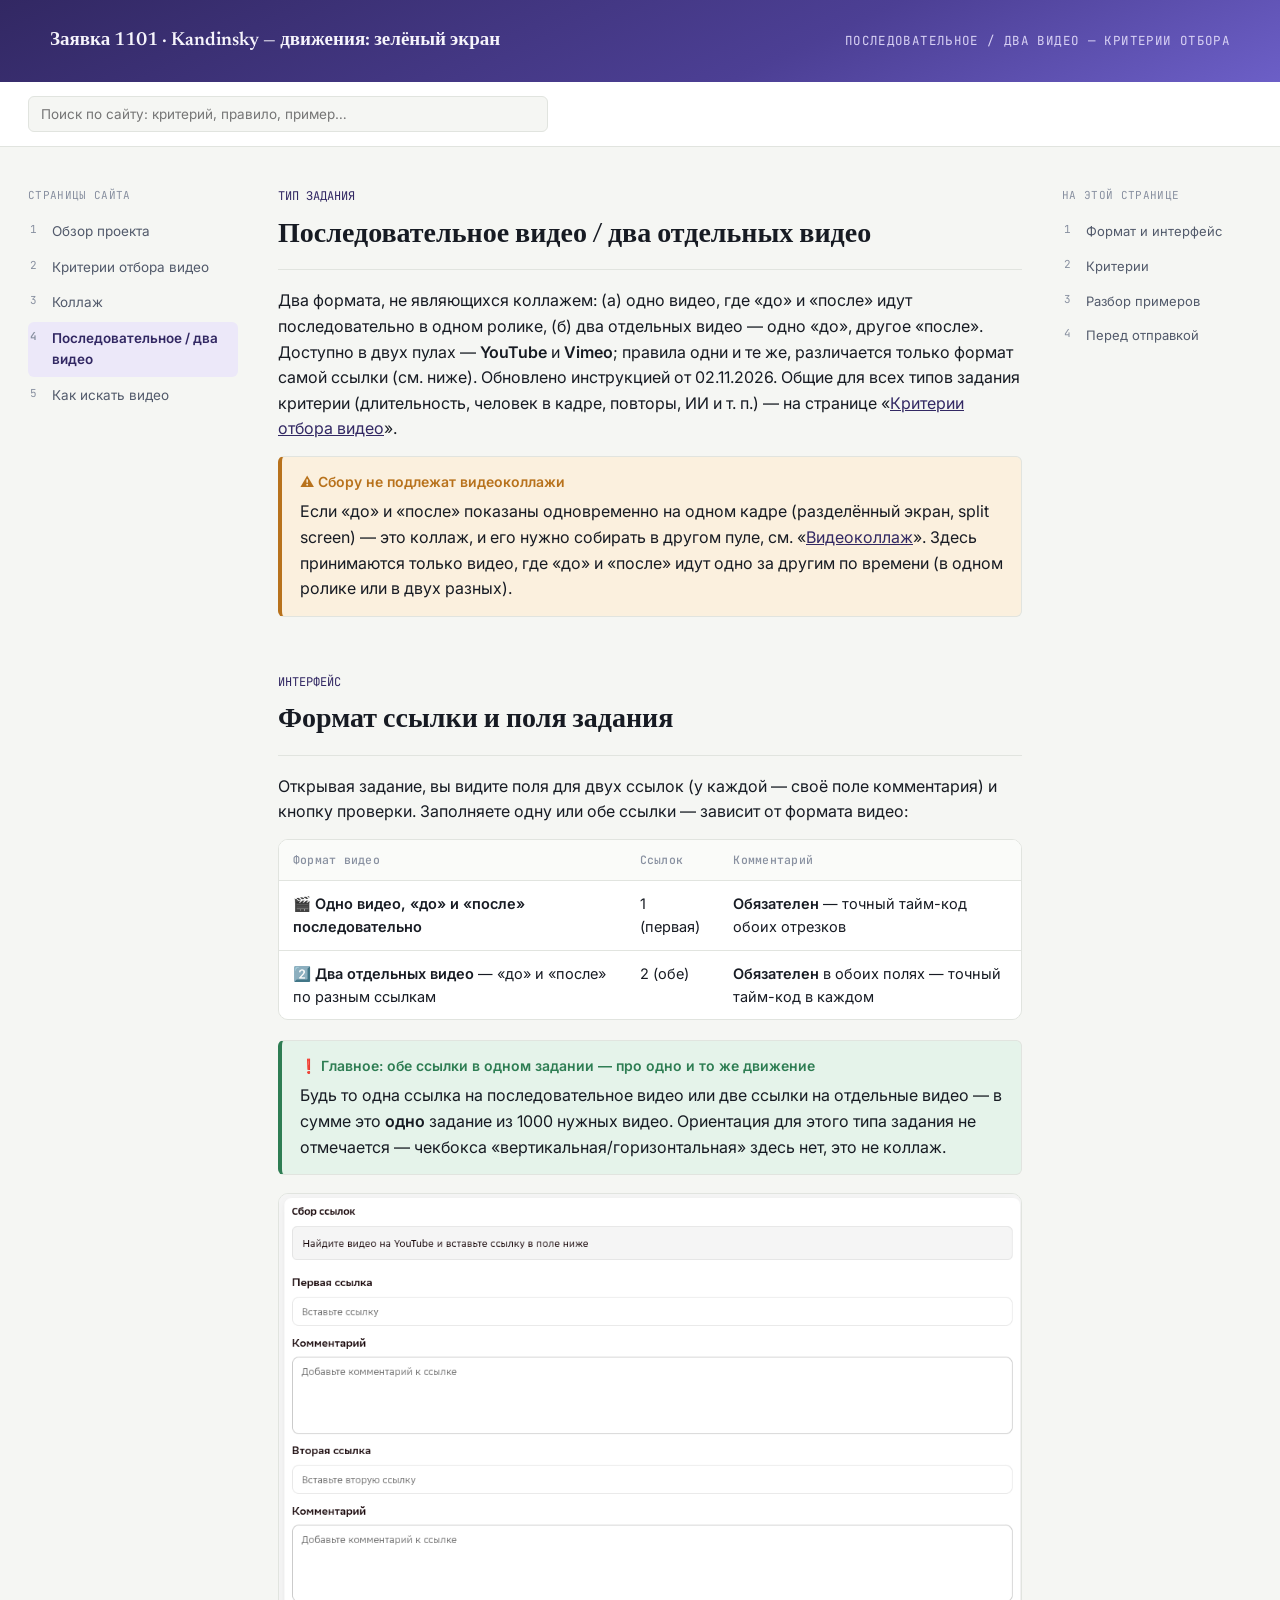
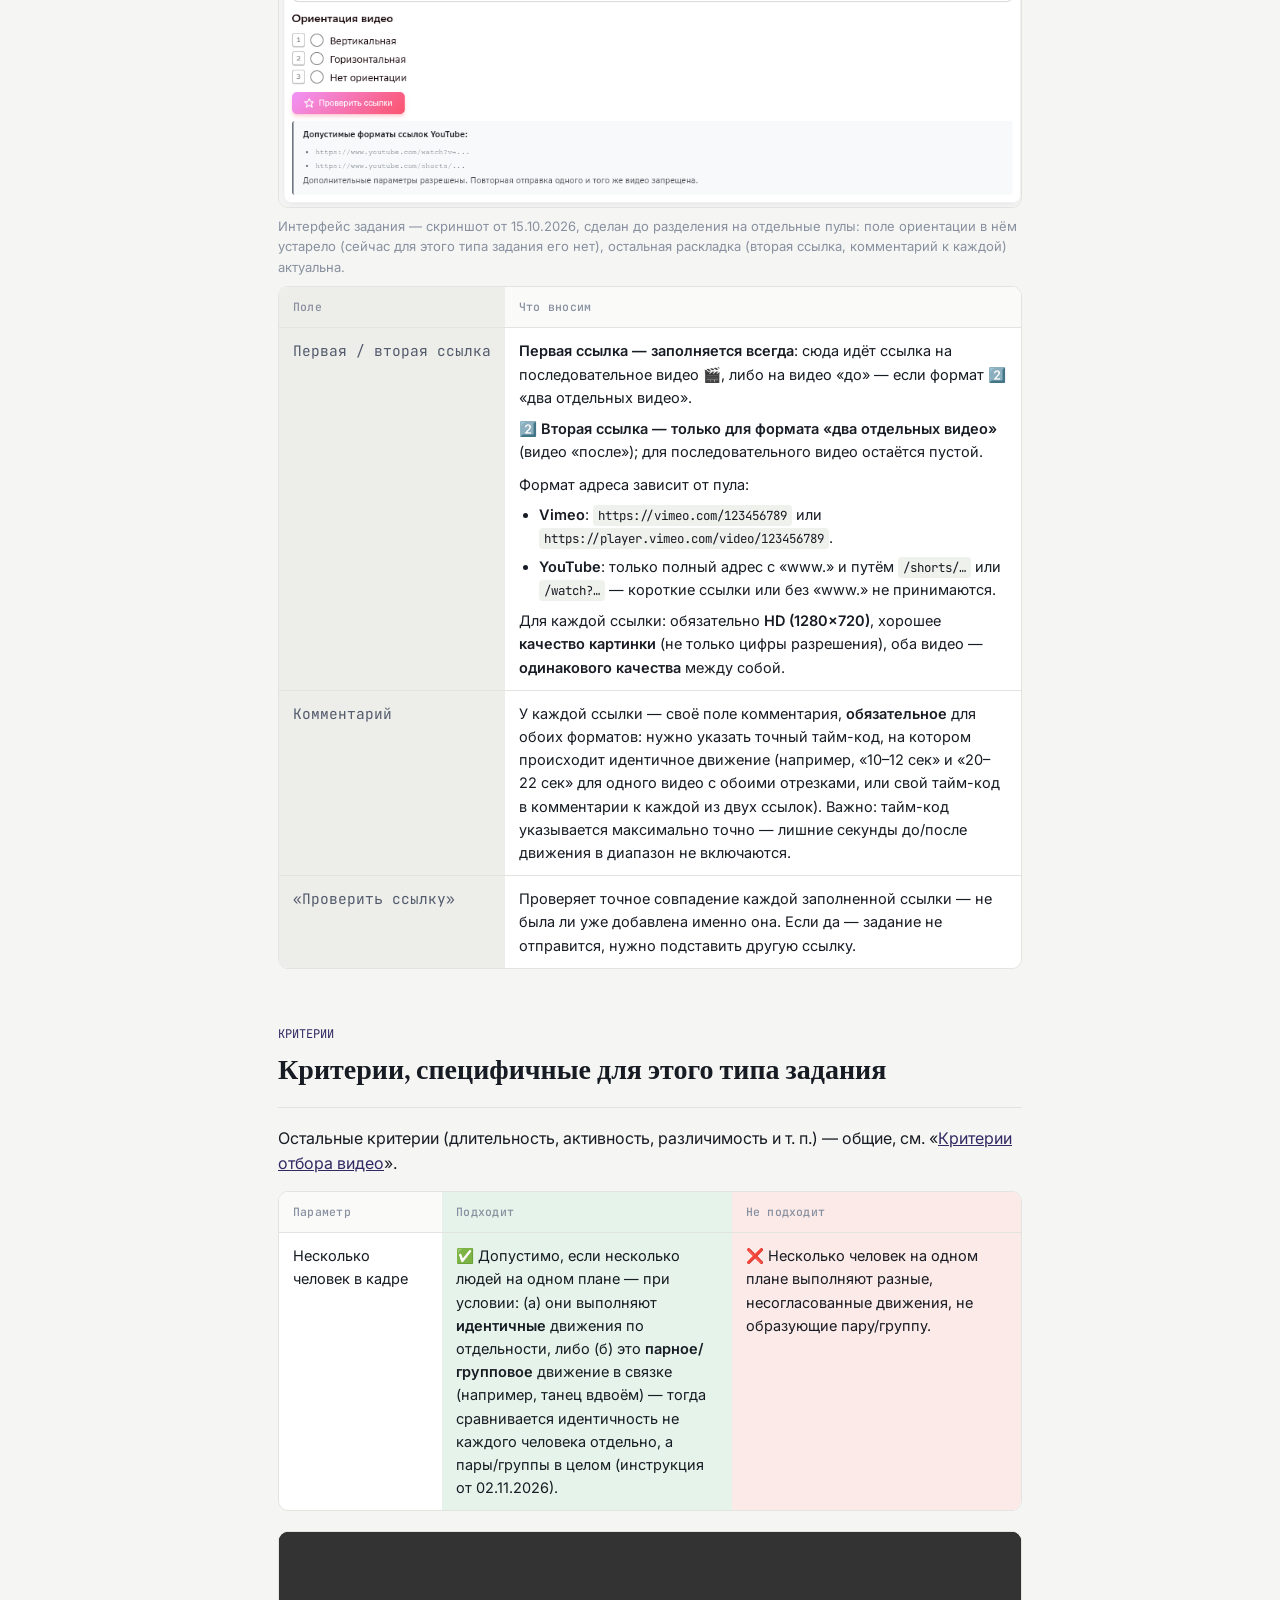
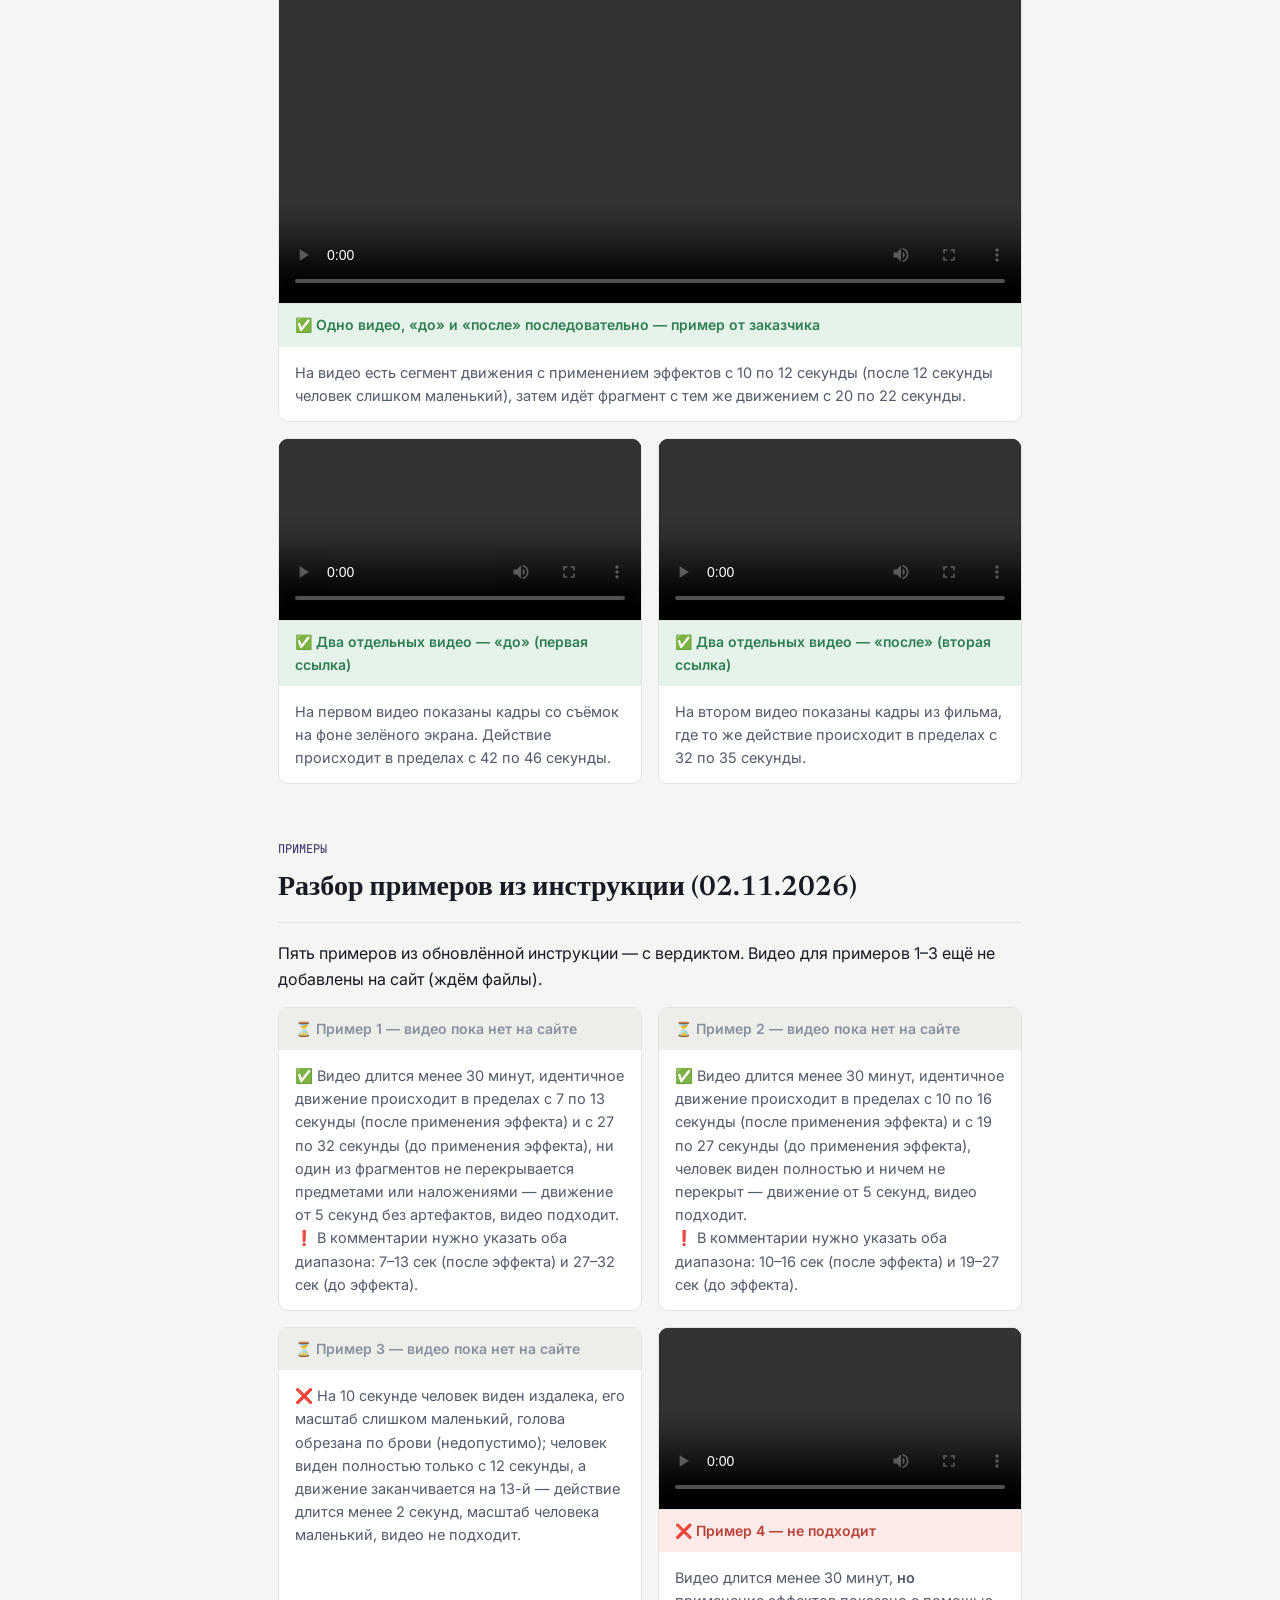
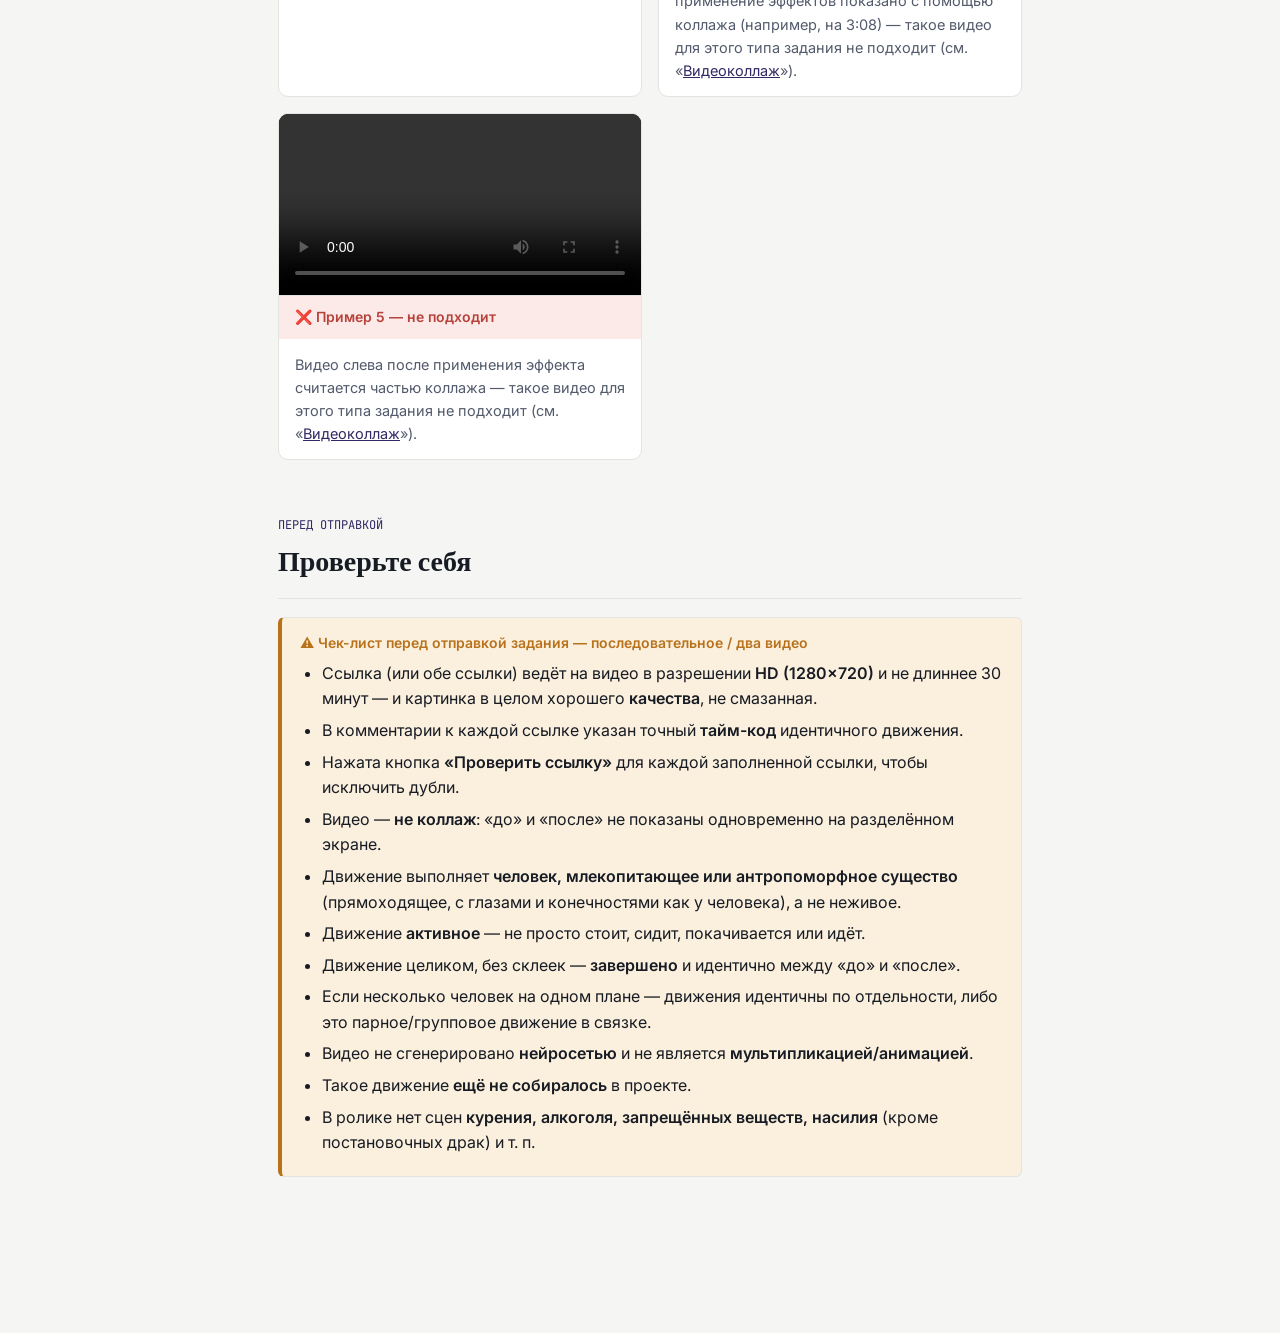
==== site/criteria-sequential.html @ d9ebbcd3 "Разделить сайт на 5 страниц по типу задания, добавить пул «последовательное/два видео» Инструкция от" ====
<!DOCTYPE html>
<html lang="ru">
<head>
<meta charset="UTF-8">
<meta name="viewport" content="width=device-width, initial-scale=1.0">
<title>Последовательное / два видео — критерии отбора · Заявка 1101</title>
<link rel="preconnect" href="https://fonts.googleapis.com">
<link href="https://fonts.googleapis.com/css2?family=Newsreader:ital,opsz,wght@0,6..72,400;0,6..72,500;0,6..72,600;0,6..72,700;1,6..72,500&family=Inter:wght@400;500;600;700&family=JetBrains+Mono:wght@500&display=swap" rel="stylesheet">
<link rel="stylesheet" href="assets/style.css">
</head>
<body>

<header class="page-header">
  <div class="page-header-inner">
    <a class="brand" href="overview.html">Заявка 1101 · Kandinsky — движения: зелёный экран</a>
    <span class="page-title">ПОСЛЕДОВАТЕЛЬНОЕ / ДВА ВИДЕО — КРИТЕРИИ ОТБОРА</span>
  </div>
</header>

<div class="search-bar">
  <div class="search-bar-inner">
    <input type="search" id="site-search-input" class="search-input" placeholder="Поиск по сайту: критерий, правило, пример…" autocomplete="off" aria-label="Поиск по сайту">
    <div id="site-search-results" class="search-results" role="listbox" hidden></div>
  </div>
</div>

<div class="layout">
  <nav class="toc site-nav" aria-label="Страницы сайта">
    <div class="toc-title">СТРАНИЦЫ САЙТА</div>
    <ol>
      <li><a href="overview.html">Обзор проекта</a></li>
      <li><a href="criteria.html">Критерии отбора видео</a></li>
      <li><a href="criteria-collage.html">Коллаж</a></li>
      <li><a href="criteria-sequential.html" class="active">Последовательное / два видео</a></li>
      <li><a href="search-tips.html">Как искать видео</a></li>
    </ol>
  </nav>

  <main>

    <section id="seq-intro">
      <p class="eyebrow">ТИП ЗАДАНИЯ</p>
      <h2>Последовательное видео / два отдельных видео</h2>
      <p>Два формата, не являющихся коллажем: (а) одно видео, где «до» и «после» идут последовательно в одном ролике, (б) два отдельных видео — одно «до», другое «после». Доступно в двух пулах — <strong>YouTube</strong> и <strong>Vimeo</strong>; правила одни и те же, различается только формат самой ссылки (см. ниже). Обновлено инструкцией от 02.11.2026. Общие для всех типов задания критерии (длительность, человек в кадре, повторы, ИИ и т. п.) — на странице «<a href="criteria.html#criteria">Критерии отбора видео</a>».</p>
      <div class="callout warn">
        <div class="callout-title">⚠ Сбору не подлежат видеоколлажи</div>
        <p style="margin-bottom:0;">Если «до» и «после» показаны одновременно на одном кадре (разделённый экран, split screen) — это коллаж, и его нужно собирать в другом пуле, см. «<a href="criteria-collage.html">Видеоколлаж</a>». Здесь принимаются только видео, где «до» и «после» идут одно за другим по времени (в одном ролике или в двух разных).</p>
      </div>
    </section>

    <section id="seq-format">
      <p class="eyebrow">ИНТЕРФЕЙС</p>
      <h2>Формат ссылки и поля задания</h2>
      <p>Открывая задание, вы видите поля для двух ссылок (у каждой — своё поле комментария) и кнопку проверки. Заполняете одну или обе ссылки — зависит от формата видео:</p>

      <div class="table-wrap" id="seq-formats">
        <table>
          <thead><tr><th>Формат видео</th><th>Ссылок</th><th>Комментарий</th></tr></thead>
          <tbody>
            <tr><td>🎬 <strong>Одно видео, «до» и «после» последовательно</strong></td><td>1 (первая)</td><td><strong>Обязателен</strong> — точный тайм-код обоих отрезков</td></tr>
            <tr><td>2️⃣ <strong>Два отдельных видео</strong> — «до» и «после» по разным ссылкам</td><td>2 (обе)</td><td><strong>Обязателен</strong> в обоих полях — точный тайм-код в каждом</td></tr>
          </tbody>
        </table>
      </div>

      <div class="callout ok">
        <div class="callout-title">❗ Главное: обе ссылки в одном задании — про одно и то же движение</div>
        <p style="margin-bottom:0;">Будь то одна ссылка на последовательное видео или две ссылки на отдельные видео — в сумме это <strong>одно</strong> задание из 1000 нужных видео. Ориентация для этого типа задания не отмечается — чекбокса «вертикальная/горизонтальная» здесь нет, это не коллаж.</p>
      </div>

      <figure class="zoom-wrap" style="margin:0 0 8px;">
        <img src="assets/interface-work.png" alt="Интерфейс рабочего задания: первая и вторая ссылка с комментариями, кнопка проверки">
        <figcaption class="quiet">Интерфейс задания — скриншот от 15.10.2026, сделан до разделения на отдельные пулы: поле ориентации в нём устарело (сейчас для этого типа задания его нет), остальная раскладка (вторая ссылка, комментарий к каждой) актуальна.</figcaption>
      </figure>

      <div class="table-wrap">
        <table>
          <thead><tr><th class="field">Поле</th><th>Что вносим</th></tr></thead>
          <tbody>
            <tr id="field-link-seq"><td class="num field">Первая / вторая ссылка</td><td>
              <p style="margin:0 0 8px;"><strong>Первая ссылка — заполняется всегда</strong>: сюда идёт ссылка на последовательное видео 🎬, либо на видео «до» — если формат 2️⃣ «два отдельных видео».</p>
              <p style="margin:0 0 10px;">2️⃣ <strong>Вторая ссылка — только для формата «два отдельных видео»</strong> (видео «после»); для последовательного видео остаётся пустой.</p>
              <p style="margin:0 0 6px;">Формат адреса зависит от пула:</p>
              <ul style="margin:0 0 8px; padding-left:20px;">
                <li><strong>Vimeo</strong>: <code>https://vimeo.com/123456789</code> или <code>https://player.vimeo.com/video/123456789</code>.</li>
                <li><strong>YouTube</strong>: только полный адрес с «www.» и путём <code>/shorts/…</code> или <code>/watch?…</code> — короткие ссылки или без «www.» не принимаются.</li>
              </ul>
              <p style="margin:0;">Для каждой ссылки: обязательно <strong>HD (1280×720)</strong>, хорошее <strong>качество картинки</strong> (не только цифры разрешения), оба видео — <strong>одинакового качества</strong> между собой.</p>
            </td></tr>
            <tr id="field-comment-seq"><td class="num field">Комментарий</td><td>У каждой ссылки — своё поле комментария, <strong>обязательное</strong> для обоих форматов: нужно указать точный тайм-код, на котором происходит идентичное движение (например, «10–12 сек» и «20–22 сек» для одного видео с обоими отрезками, или свой тайм-код в комментарии к каждой из двух ссылок). Важно: тайм-код указывается максимально точно — лишние секунды до/после движения в диапазон не включаются.</td></tr>
            <tr id="field-check-seq"><td class="num field">«Проверить ссылку»</td><td>Проверяет точное совпадение каждой заполненной ссылки — не была ли уже добавлена именно она. Если да — задание не отправится, нужно подставить другую ссылку.</td></tr>
          </tbody>
        </table>
      </div>
    </section>

    <section id="seq-criteria">
      <p class="eyebrow">КРИТЕРИИ</p>
      <h2>Критерии, специфичные для этого типа задания</h2>
      <p>Остальные критерии (длительность, активность, различимость и т. п.) — общие, см. «<a href="criteria.html#criteria">Критерии отбора видео</a>».</p>

      <div class="table-wrap fixed">
        <table>
          <colgroup><col style="width:22%"><col style="width:39%"><col style="width:39%"></colgroup>
          <thead><tr><th>Параметр</th><th class="za">Подходит</th><th class="protiv">Не подходит</th></tr></thead>
          <tbody>
            <tr id="crit-neskolko-chelovek-seq"><td>Несколько человек в кадре</td><td class="za">✅ Допустимо, если несколько людей на одном плане — при условии: (а) они выполняют <strong>идентичные</strong> движения по отдельности, либо (б) это <strong>парное/групповое</strong> движение в связке (например, танец вдвоём) — тогда сравнивается идентичность не каждого человека отдельно, а пары/группы в целом (инструкция от 02.11.2026).</td><td class="protiv">❌ Несколько человек на одном плане выполняют разные, несогласованные движения, не образующие пару/группу.</td></tr>
          </tbody>
        </table>
      </div>

      <div class="example-grid">
        <div class="example-card pass wide" style="margin-bottom:0;">
          <video class="media" controls preload="metadata" src="assets/format-sequential-video.mp4"></video>
          <div class="status">✅ Одно видео, «до» и «после» последовательно — пример от заказчика</div>
          <div class="body"><p>На видео есть сегмент движения с применением эффектов с 10 по 12 секунды (после 12 секунды человек слишком маленький), затем идёт фрагмент с тем же движением с 20 по 22 секунды.</p></div>
        </div>
        <div class="example-card pass" style="margin-bottom:0;">
          <video class="media" controls preload="metadata" src="assets/format-two-videos-before.mp4"></video>
          <div class="status">✅ Два отдельных видео — «до» (первая ссылка)</div>
          <div class="body"><p>На первом видео показаны кадры со съёмок на фоне зелёного экрана. Действие происходит в пределах с 42 по 46 секунды.</p></div>
        </div>
        <div class="example-card pass" style="margin-bottom:0;">
          <video class="media" controls preload="metadata" src="assets/format-two-videos-after.mp4"></video>
          <div class="status">✅ Два отдельных видео — «после» (вторая ссылка)</div>
          <div class="body"><p>На втором видео показаны кадры из фильма, где то же действие происходит в пределах с 32 по 35 секунды.</p></div>
        </div>
      </div>
    </section>

    <section id="examples">
      <p class="eyebrow">ПРИМЕРЫ</p>
      <h2>Разбор примеров из инструкции (02.11.2026)</h2>
      <p>Пять примеров из обновлённой инструкции — с вердиктом. Видео для примеров 1–3 ещё не добавлены на сайт (ждём файлы).</p>

      <div class="example-grid">
        <div class="example-card pending" style="margin-bottom:0;">
          <div class="status">⏳ Пример 1 — видео пока нет на сайте</div>
          <div class="body"><p>✅ Видео длится менее 30 минут, идентичное движение происходит в пределах с 7 по 13 секунды (после применения эффекта) и с 27 по 32 секунды (до применения эффекта), ни один из фрагментов не перекрывается предметами или наложениями — движение от 5 секунд без артефактов, видео подходит.</p><p class="quiet">❗ В комментарии нужно указать оба диапазона: 7–13 сек (после эффекта) и 27–32 сек (до эффекта).</p></div>
        </div>
        <div class="example-card pending" style="margin-bottom:0;">
          <div class="status">⏳ Пример 2 — видео пока нет на сайте</div>
          <div class="body"><p>✅ Видео длится менее 30 минут, идентичное движение происходит в пределах с 10 по 16 секунды (после применения эффекта) и с 19 по 27 секунды (до применения эффекта), человек виден полностью и ничем не перекрыт — движение от 5 секунд, видео подходит.</p><p class="quiet">❗ В комментарии нужно указать оба диапазона: 10–16 сек (после эффекта) и 19–27 сек (до эффекта).</p></div>
        </div>
        <div class="example-card pending" style="margin-bottom:0;">
          <div class="status">⏳ Пример 3 — видео пока нет на сайте</div>
          <div class="body"><p>❌ На 10 секунде человек виден издалека, его масштаб слишком маленький, голова обрезана по брови (недопустимо); человек виден полностью только с 12 секунды, а движение заканчивается на 13-й — действие длится менее 2 секунд, масштаб человека маленький, видео не подходит.</p></div>
        </div>
        <div class="example-card fail" style="margin-bottom:0;">
          <video class="media" controls preload="metadata" src="assets/example-5-harry-potter-fail.mp4"></video>
          <div class="status">❌ Пример 4 — не подходит</div>
          <div class="body"><p>Видео длится менее 30 минут, <strong>но</strong> применение эффектов показано с помощью коллажа (например, на 3:08) — такое видео для этого типа задания не подходит (см. «<a href="criteria-collage.html">Видеоколлаж</a>»).</p></div>
        </div>
        <div class="example-card fail" style="margin-bottom:0;">
          <video class="media" controls preload="metadata" src="assets/example-6-avatar-behind-scenes-fail.mp4"></video>
          <div class="status">❌ Пример 5 — не подходит</div>
          <div class="body"><p>Видео слева после применения эффекта считается частью коллажа — такое видео для этого типа задания не подходит (см. «<a href="criteria-collage.html">Видеоколлаж</a>»).</p></div>
        </div>
      </div>
    </section>

    <section id="checklist">
      <p class="eyebrow">ПЕРЕД ОТПРАВКОЙ</p>
      <h2>Проверьте себя</h2>
      <div class="callout warn">
        <div class="callout-title">⚠ Чек-лист перед отправкой задания — последовательное / два видео</div>
        <ul style="margin-bottom:0;">
          <li>Ссылка (или обе ссылки) ведёт на видео в разрешении <strong>HD (1280×720)</strong> и не длиннее 30 минут — и картинка в целом хорошего <strong>качества</strong>, не смазанная.</li>
          <li>В комментарии к каждой ссылке указан точный <strong>тайм-код</strong> идентичного движения.</li>
          <li>Нажата кнопка <strong>«Проверить ссылку»</strong> для каждой заполненной ссылки, чтобы исключить дубли.</li>
          <li>Видео — <strong>не коллаж</strong>: «до» и «после» не показаны одновременно на разделённом экране.</li>
          <li>Движение выполняет <strong>человек, млекопитающее или антропоморфное существо</strong> (прямоходящее, с глазами и конечностями как у человека), а не неживое.</li>
          <li>Движение <strong>активное</strong> — не просто стоит, сидит, покачивается или идёт.</li>
          <li>Движение целиком, без склеек — <strong>завершено</strong> и идентично между «до» и «после».</li>
          <li>Если несколько человек на одном плане — движения идентичны по отдельности, либо это парное/групповое движение в связке.</li>
          <li>Видео не сгенерировано <strong>нейросетью</strong> и не является <strong>мультипликацией/анимацией</strong>.</li>
          <li>Такое движение <strong>ещё не собиралось</strong> в проекте.</li>
          <li>В ролике нет сцен <strong>курения, алкоголя, запрещённых веществ, насилия</strong> (кроме постановочных драк) и т. п.</li>
        </ul>
      </div>
    </section>

  </main>

  <nav class="toc page-nav" aria-label="На этой странице">
    <div class="toc-title">НА ЭТОЙ СТРАНИЦЕ</div>
    <ol>
      <li><a href="#seq-format">Формат и интерфейс</a></li>
      <li><a href="#seq-criteria">Критерии</a></li>
      <li><a href="#examples">Разбор примеров</a></li>
      <li><a href="#checklist">Перед отправкой</a></li>
    </ol>
  </nav>
</div>

<script src="assets/search-index.js"></script>
<script src="assets/search.js" defer></script>
</body>
</html>
---- site/assets/style.css ----
:root{
  --bg:#F5F6F3;
  --surface:#FFFFFF;
  --ink:#171B23;
  --ink-soft:#525A6B;
  --ink-faint:#8890A0;
  --line:#E1E4DF;
  --teal:#4C3F94;
  --teal-dark:#322863;
  --teal-soft:#ECE8F9;
  --amber:#B8721C;
  --amber-soft:#FBF0DE;
  --red:#B7423A;
  --red-soft:#FBEAE8;
  --ok:#2E7D53;
  --ok-soft:#E5F3EA;
  --radius-s:6px;
  --radius-m:10px;
  --serif:'Newsreader', Georgia, serif;
  --sans:'Inter', -apple-system, BlinkMacSystemFont, 'Segoe UI', sans-serif;
  --mono:'JetBrains Mono', ui-monospace, monospace;
}
*{box-sizing:border-box;}
html{scroll-behavior:smooth;}
body{
  margin:0;
  background:var(--bg);
  color:var(--ink);
  font-family:var(--sans);
  font-size:16px;
  line-height:1.6;
  -webkit-font-smoothing:antialiased;
}
a{color:var(--teal-dark);}
a:focus-visible, button:focus-visible, summary:focus-visible{outline:2px solid var(--teal); outline-offset:2px;}

/* ---------- HERO (только на overview.html) ---------- */
.hero{
  background:linear-gradient(155deg,var(--teal-dark) 0%, var(--teal) 62%, #6C5FC7 100%);
  color:#F5F3FB;
  padding:64px 28px 48px;
  position:relative;
  overflow:hidden;
}
.hero::after{
  content:"";
  position:absolute; inset:0;
  background-image:
    repeating-linear-gradient(90deg, rgba(255,255,255,.05) 0 1px, transparent 1px 64px),
    repeating-linear-gradient(0deg, rgba(255,255,255,.05) 0 1px, transparent 1px 64px);
  opacity:.5;
  pointer-events:none;
}
.hero-inner{max-width:920px; margin:0 auto; position:relative;}
.hero-kicker{
  font-family:var(--mono);
  font-size:12.5px;
  letter-spacing:.03em;
  color:#D9D2F5;
  margin:0 0 14px;
}
.hero h1{
  font-family:var(--serif);
  font-weight:600;
  font-size:clamp(30px, 4.4vw, 46px);
  line-height:1.12;
  margin:0 0 16px;
  max-width:22ch;
}
.hero p.lead{
  font-size:17px;
  max-width:62ch;
  color:#E7E3FA;
  margin:0 0 30px;
}
.hero-stats{
  display:grid;
  grid-template-columns:repeat(auto-fit,minmax(150px,1fr));
  gap:1px;
  background:rgba(255,255,255,.18);
  border:1px solid rgba(255,255,255,.22);
  border-radius:var(--radius-m);
  overflow:hidden;
  max-width:760px;
}
.hero-stat{
  background:rgba(50,40,99,.35);
  padding:16px 18px;
}
.hero-stat .n{font-family:var(--serif); font-size:26px; font-weight:600; display:block;}
.hero-stat .l{font-size:12.5px; color:#D9D2F5;}

/* ---------- PAGE HEADER (на всех остальных страницах) ---------- */
.page-header{
  background:linear-gradient(155deg,var(--teal-dark) 0%, var(--teal) 62%, #6C5FC7 100%);
  color:#F5F3FB;
  padding:26px 28px;
}
.page-header-inner{
  max-width:1180px; margin:0 auto;
  display:flex; align-items:center; justify-content:space-between; flex-wrap:wrap; gap:10px 24px;
}
.page-header .brand{
  color:#F5F3FB; text-decoration:none;
  font-family:var(--serif); font-weight:600; font-size:19px;
}
.page-header .brand:hover{text-decoration:underline;}
.page-header .page-title{
  font-family:var(--mono); font-size:12.5px; letter-spacing:.03em; color:#D9D2F5;
}

/* ---------- ПОИСК ПО САЙТУ ---------- */
.search-bar{
  background:var(--surface);
  border-bottom:1px solid var(--line);
  padding:14px 28px;
}
.search-bar-inner{
  max-width:1320px; margin:0 auto;
  position:relative;
}
.search-input{
  width:100%; max-width:520px;
  box-sizing:border-box;
  font-family:var(--sans);
  font-size:13.5px;
  padding:9px 12px;
  border:1px solid var(--line);
  border-radius:var(--radius-s);
  background:var(--bg);
  color:var(--ink);
}
.search-input:focus{
  outline:none;
  border-color:var(--teal);
  background:var(--surface);
}
.search-results{
  position:absolute;
  top:calc(100% + 6px);
  left:0;
  width:100%; max-width:520px;
  background:var(--surface);
  border:1px solid var(--line);
  border-radius:var(--radius-m);
  box-shadow:0 8px 24px rgba(23,27,35,.12);
  max-height:380px;
  overflow-y:auto;
  z-index:80;
}
.search-item{
  display:block;
  padding:9px 14px;
  text-decoration:none;
  color:var(--ink);
  border-bottom:1px solid var(--line);
}
.search-item:last-child{border-bottom:none;}
.search-item:hover, .search-item.active{background:var(--teal-soft);}
.search-item .t{display:block; font-size:13.5px; font-weight:500;}
.search-item .p{display:block; font-family:var(--mono); font-size:11px; color:var(--ink-faint); margin-top:2px;}
.search-empty{padding:12px 14px; font-size:13px; color:var(--ink-soft);}

/* ---------- LAYOUT (слева — страницы сайта, справа — разделы этой страницы) ---------- */
.layout{
  max-width:1320px;
  margin:0 auto;
  display:grid;
  grid-template-columns:210px minmax(0,1fr) 190px;
  gap:40px;
  padding:40px 28px 100px;
}
nav.toc{
  position:sticky;
  top:24px;
  align-self:start;
  max-height:calc(100vh - 48px);
  overflow-y:auto;
  font-size:13.5px;
}
nav.toc.page-nav{font-size:13px;}
nav.toc .toc-title{
  font-family:var(--mono);
  font-size:11px;
  color:var(--ink-faint);
  letter-spacing:.03em;
  margin-bottom:10px;
}
nav.toc ol{list-style:none; margin:0; padding:0; counter-reset:toc;}
nav.toc li{counter-increment:toc; margin-bottom:2px;}
nav.toc a{
  display:block;
  text-decoration:none;
  color:var(--ink-soft);
  padding:6px 0 6px 22px;
  position:relative;
  border-left:2px solid transparent;
}
nav.toc a::before{
  content:counter(toc);
  position:absolute; left:0; top:6px;
  font-family:var(--mono);
  font-size:11px;
  color:var(--ink-faint);
  width:16px;
}
nav.toc a:hover{color:var(--teal-dark);}
nav.toc a.active{
  color:var(--teal-dark);
  font-weight:600;
  background:var(--teal-soft);
  border-radius:var(--radius-s);
}
nav.toc .toc-group{margin-top:14px; padding-top:10px; border-top:1px solid var(--line);}
nav.toc li > ol{margin:2px 0 6px;}
nav.toc li > ol a{font-size:12.5px; padding:4px 0 4px 34px;}
nav.toc li > ol a::before{content:"–"; left:20px; top:4px;}

main{min-width:0; max-width:760px;}
section{margin-bottom:56px; scroll-margin-top:20px;}
section > .eyebrow{
  font-family:var(--mono);
  font-size:12px;
  color:var(--teal-dark);
  margin:0 0 6px;
}
h2{
  font-family:var(--serif);
  font-weight:600;
  font-size:28px;
  margin:0 0 18px;
  padding-bottom:12px;
  border-bottom:1px solid var(--line);
}
h3{
  font-family:var(--serif);
  font-weight:600;
  font-size:19px;
  margin:28px 0 10px;
}
p{margin:0 0 14px; color:var(--ink);}
ul, ol{margin:0 0 16px; padding-left:22px;}
li{margin-bottom:6px;}
strong{font-weight:600;}
code{
  font-family:var(--mono);
  font-size:.86em;
  background:#EEF1EC;
  padding:2px 5px;
  border-radius:4px;
}

/* ---------- CALLOUTS ---------- */
.callout{
  border:1px solid var(--line);
  border-left-width:4px;
  border-radius:var(--radius-s);
  padding:14px 18px;
  margin:0 0 18px;
  background:var(--surface);
}
.callout .callout-title{
  font-weight:600;
  font-size:14px;
  display:flex;
  align-items:center;
  gap:8px;
  margin-bottom:6px;
}
.callout p:last-child{margin-bottom:0;}
.callout.info{border-left-color:var(--teal); }
.callout.info .callout-title{color:var(--teal-dark);}
.callout.warn{border-left-color:var(--amber); background:var(--amber-soft);}
.callout.warn .callout-title{color:var(--amber);}
.callout.danger{border-left-color:var(--red); background:var(--red-soft);}
.callout.danger .callout-title{color:var(--red);}
.callout.ok{border-left-color:var(--ok); background:var(--ok-soft);}
.callout.ok .callout-title{color:var(--ok);}
.callout .callout-title.hl, .callout.info .callout-title.hl{
  display:inline-flex;
  background:var(--teal);
  color:#fff;
  padding:5px 12px;
  border-radius:var(--radius-s);
  margin-bottom:10px;
}
.callout.quote{border-left-color:var(--ink-faint);}
.callout.quote .who{font-weight:600; color:var(--ink);}

/* ---------- TWO-COLUMN COMPARISON (например, два callout рядом: подходит / не подходит) ---------- */
.two-col{display:grid; grid-template-columns:1fr 1fr; gap:16px; margin:0 0 18px;}
.two-col > .callout{margin-bottom:0;}
@media (max-width:640px){.two-col{grid-template-columns:1fr;}}

/* ---------- NAME EXAMPLES CHIP ---------- */
.name-examples{
  display:block;
  background:var(--teal-soft);
  color:var(--teal-dark);
  border-radius:var(--radius-s);
  padding:10px 16px;
  font-size:14.5px;
  margin:0 0 14px;
}
.name-examples strong{color:var(--teal-dark);}
.name-examples em{font-style:italic;}

/* ---------- TABLES ---------- */
.table-wrap{overflow-x:auto; margin:0 0 20px; border:1px solid var(--line); border-radius:var(--radius-m);}
table{width:100%; border-collapse:collapse; background:var(--surface); font-size:14.5px;}
th, td{padding:11px 14px; text-align:left; border-bottom:1px solid var(--line); vertical-align:top;}
th{
  font-family:var(--mono);
  font-weight:500;
  font-size:11.5px;
  color:var(--ink-faint);
  background:#FAFBF9;
  letter-spacing:.02em;
}
tr:last-child td{border-bottom:none;}
td.num{font-family:var(--mono); color:var(--ink-soft); white-space:nowrap;}
th.za, td.za{background:var(--ok-soft);}
th.tagme, td.tagme{width:260px;}
td.tagme code{display:inline-block; word-break:break-all; overflow-wrap:anywhere;}
th.protiv, td.protiv{background:var(--red-soft);}
th.field, td.field{background:#EDEEEA;}
.table-split table, .table-wrap.fixed table{table-layout:fixed;}
.table-split > .table-wrap{margin-bottom:0;}
.table-split > .table-wrap:first-child{border-bottom-left-radius:0; border-bottom-right-radius:0;}
.table-split > .table-wrap:last-child{border-top-left-radius:0; border-top-right-radius:0; margin-bottom:20px;}
.table-split > .table-media{background:var(--surface); border-left:1px solid var(--line); border-right:1px solid var(--line); padding:16px 14px;}
tr[id]{scroll-margin-top:24px;}
h3[id]{scroll-margin-top:20px;}

/* ---------- VERDICT (за / против) ---------- */
.verdict{
  display:inline-flex; align-items:center; gap:6px;
  font-size:13px; font-weight:600; padding:3px 10px; border-radius:20px;
}
.verdict.za{background:var(--ok-soft); color:var(--ok);}
.verdict.protiv{background:var(--red-soft); color:var(--red);}

/* ---------- EXAMPLE CARDS ---------- */
.example-grid{display:grid; grid-template-columns:1fr 1fr; gap:16px; margin-bottom:18px;}
.example-grid.cols-3{grid-template-columns:1fr 1fr 1fr;}
@media (max-width:640px){.example-grid, .example-grid.cols-3{grid-template-columns:1fr;}}
@media (max-width:900px){.example-grid.cols-3{grid-template-columns:1fr 1fr;}}
.example-card{
  border:1px solid var(--line);
  border-radius:var(--radius-m);
  overflow:hidden;
  background:var(--surface);
}
.example-card .status{
  padding:10px 16px;
  font-weight:600;
  font-size:14px;
  display:flex; align-items:center; gap:8px;
}
.example-card.pass .status{background:var(--ok-soft); color:var(--ok);}
.example-card.fail .status{background:var(--red-soft); color:var(--red);}
.example-card.pending .status{background:#EDEEEA; color:var(--ink-faint);}
.example-card .body{padding:14px 16px;}
.example-card .body p{margin:0; font-size:14.5px; color:var(--ink-soft);}
.example-card .media{display:block; width:100%; border-bottom:1px solid var(--line); background:#000;}
.example-card video, .example-card img{display:block; width:100%; height:auto;}
.example-card video.portrait{width:auto; max-width:100%; max-height:460px; margin:0 auto; background:#000;}
.example-card.wide{grid-column:1 / -1;}
.media-pair{display:flex; flex-wrap:wrap; justify-content:center; align-items:flex-end; gap:12px; padding:12px; background:#000; border-bottom:1px solid var(--line);}
.media-pair figure{margin:0; max-width:100%;}
.media-pair video{display:block; width:auto; height:260px; max-width:100%; background:#000;}
.media-pair figcaption{color:#D5DAD8; font-size:12.5px; margin-top:6px; text-align:center;}
.example-card iframe.media{width:100%; aspect-ratio:16/9; border:0; background:#000;}
.example-card iframe.media.portrait{width:auto; height:460px; max-width:100%; aspect-ratio:9/16; margin:0 auto; display:block;}
.table-wrap.compact table{font-size:12.5px;}
.table-wrap.compact th, .table-wrap.compact td{padding:8px 10px;}

/* ---------- ZOOM ON HOVER ---------- */
.zoom-wrap{position:relative; overflow:visible;}
.zoom-wrap img{
  display:block; width:100%;
  border-radius:var(--radius-m); border:1px solid var(--line);
  background:var(--surface);
  transition:transform .2s ease, box-shadow .2s ease;
  transform-origin:center center;
  position:relative; z-index:1;
  cursor:zoom-in;
}
.zoom-wrap:hover img{
  transform:scale(1.9);
  z-index:5;
  box-shadow:0 16px 40px rgba(0,0,0,.28);
}
.zoom-wrap figcaption{margin-top:8px;}

/* ---------- FLOW STEPS ---------- */
.flow{
  display:flex; flex-wrap:wrap; gap:0;
  margin:0 0 20px;
  counter-reset:flow;
}
.flow-step{
  flex:1 1 150px;
  background:var(--surface);
  border:1px solid var(--line);
  padding:16px;
  position:relative;
  counter-increment:flow;
}
.flow-step:not(:last-child)::after{
  content:"→";
  position:absolute; right:-13px; top:50%; transform:translateY(-50%);
  color:var(--ink-faint); font-size:16px; z-index:2; background:var(--bg);
  width:24px; text-align:center;
}
@media (max-width:640px){
  .flow{flex-direction:column;}
  .flow-step:not(:last-child)::after{content:"↓"; right:auto; left:16px; top:auto; bottom:-13px; transform:none;}
}
.flow-step .num{
  font-family:var(--mono); font-size:11px; color:var(--teal-dark);
}
.flow-step .num::before{content:counter(flow) "  ";}
.flow-step h4{margin:6px 0 4px; font-size:14.5px; font-weight:600;}
.flow-step p{margin:0; font-size:13px; color:var(--ink-soft);}

/* ---------- FLOW: bidirectional variant (две равнозначные части, без счёта и без направления) ---------- */
.flow.bidirectional .flow-step{flex-basis:220px;}
.flow.bidirectional .flow-step .num::before{content:"";}
.flow.bidirectional .flow-step:not(:last-child)::after{content:"⇄"; font-size:18px;}
@media (max-width:640px){
  .flow.bidirectional .flow-step:not(:last-child)::after{content:"⇅";}
}

/* ---------- DETAILS / FAQ ---------- */
details{
  border:1px solid var(--line);
  border-radius:var(--radius-s);
  background:var(--surface);
  margin-bottom:10px;
  padding:0;
}
summary{
  cursor:pointer;
  padding:13px 16px;
  font-weight:600;
  font-size:14.5px;
  list-style:none;
  display:flex;
  justify-content:space-between;
  align-items:center;
  gap:10px;
}
summary::-webkit-details-marker{display:none;}
summary::after{content:"+"; font-size:18px; color:var(--ink-faint); font-weight:400;}
details[open] summary::after{content:"–";}
details .faq-body{padding:0 16px 16px; color:var(--ink-soft); font-size:14.5px;}
details .faq-body p:last-child{margin-bottom:0;}

/* ---------- MISC ---------- */
.divider{height:1px; background:var(--line); margin:40px 0;}
.person{font-weight:600; color:var(--ink);}
.quiet{color:var(--ink-faint); font-size:13px;}
.img-caption{font-family:var(--mono); font-size:13px; color:var(--ink-soft); margin:8px 0 0;}
.status-badge{display:inline-block; padding:2px 8px; border-radius:var(--radius-s); font-weight:600; margin-right:6px;}
.status-badge.pass{background:var(--ok-soft); color:var(--ok);}
.status-badge.fail{background:var(--red-soft); color:var(--red);}
footer{
  max-width:760px; margin:0 auto; padding:0 28px 60px 28px;
}
.top-link{font-size:12.5px; color:var(--ink-faint); text-decoration:none;}

@media (max-width:1000px){
  .layout{grid-template-columns:1fr; padding-top:24px;}
  nav.toc{position:relative; top:0; max-height:none; margin-bottom:8px; border:1px solid var(--line); border-radius:var(--radius-m); padding:14px 16px; background:var(--surface);}
  nav.toc.site-nav{order:1;}
  nav.toc.page-nav{order:2;}
  main{order:3;}
}
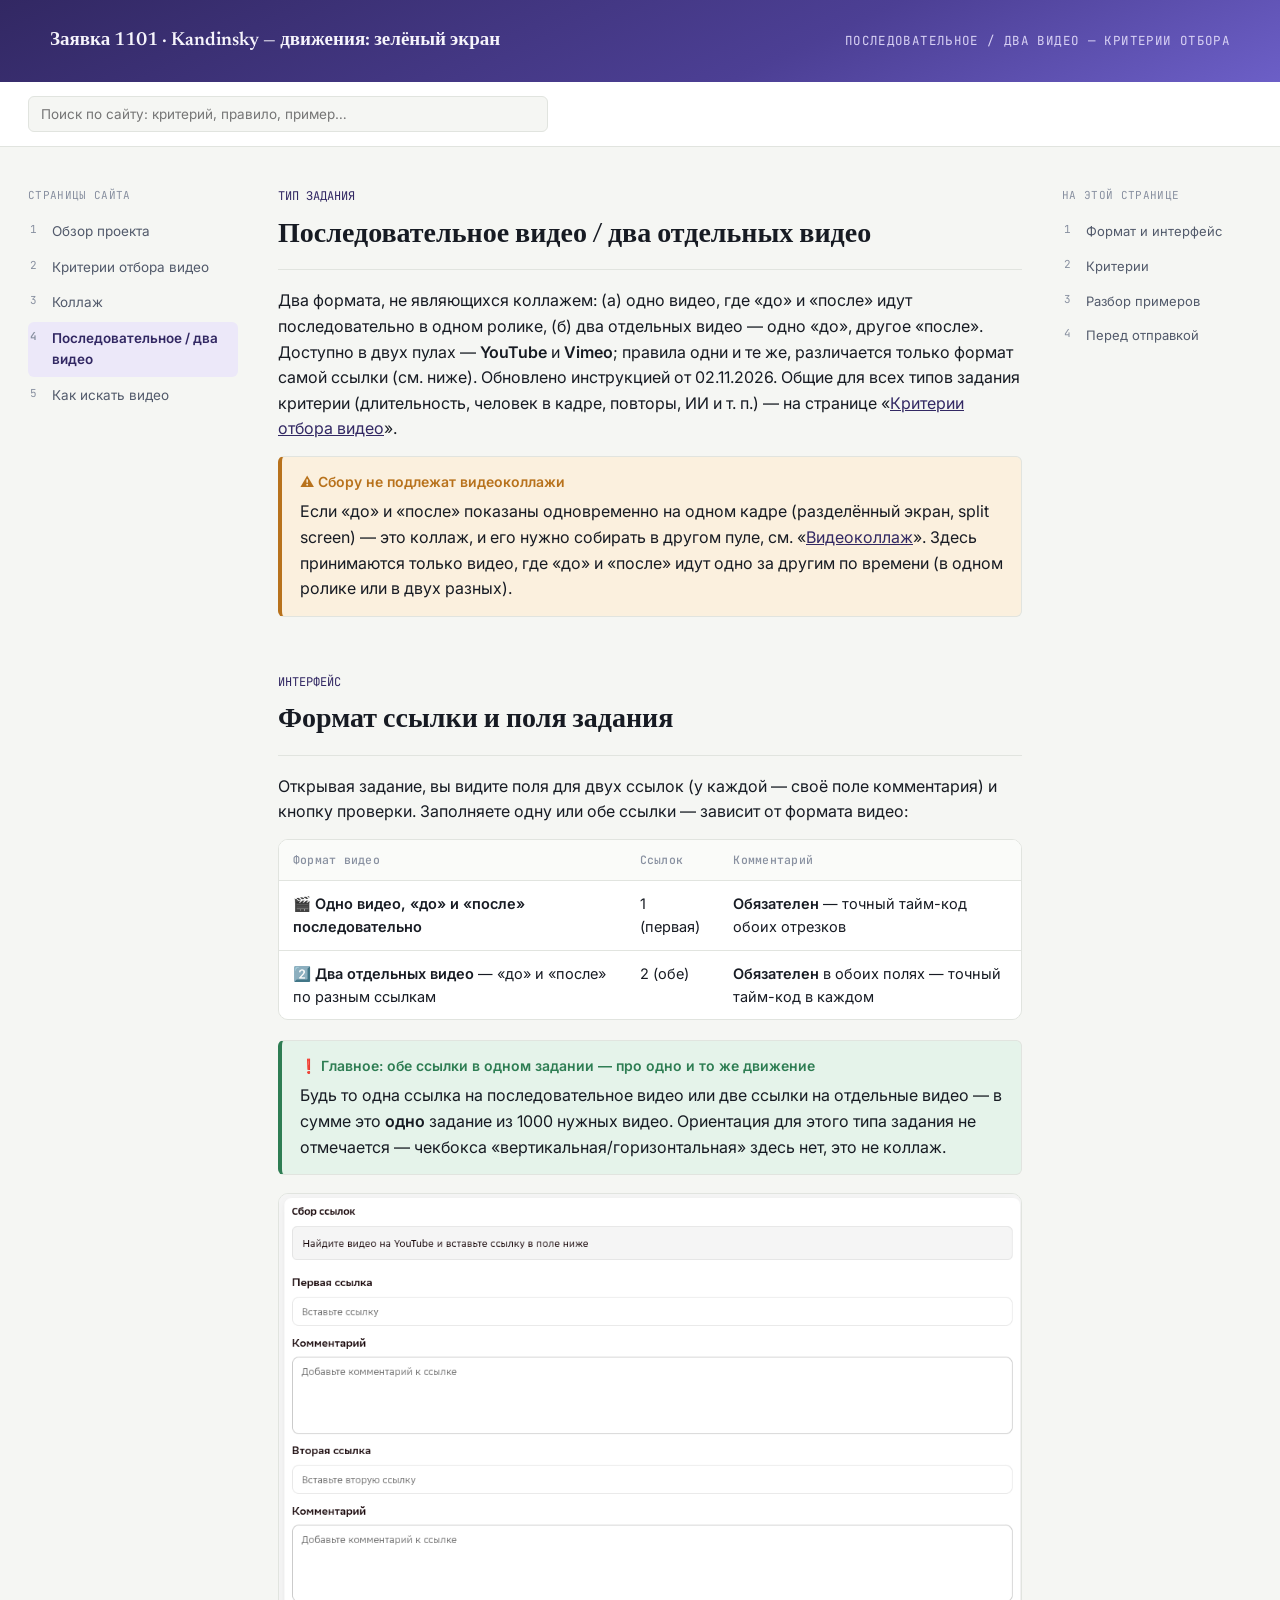
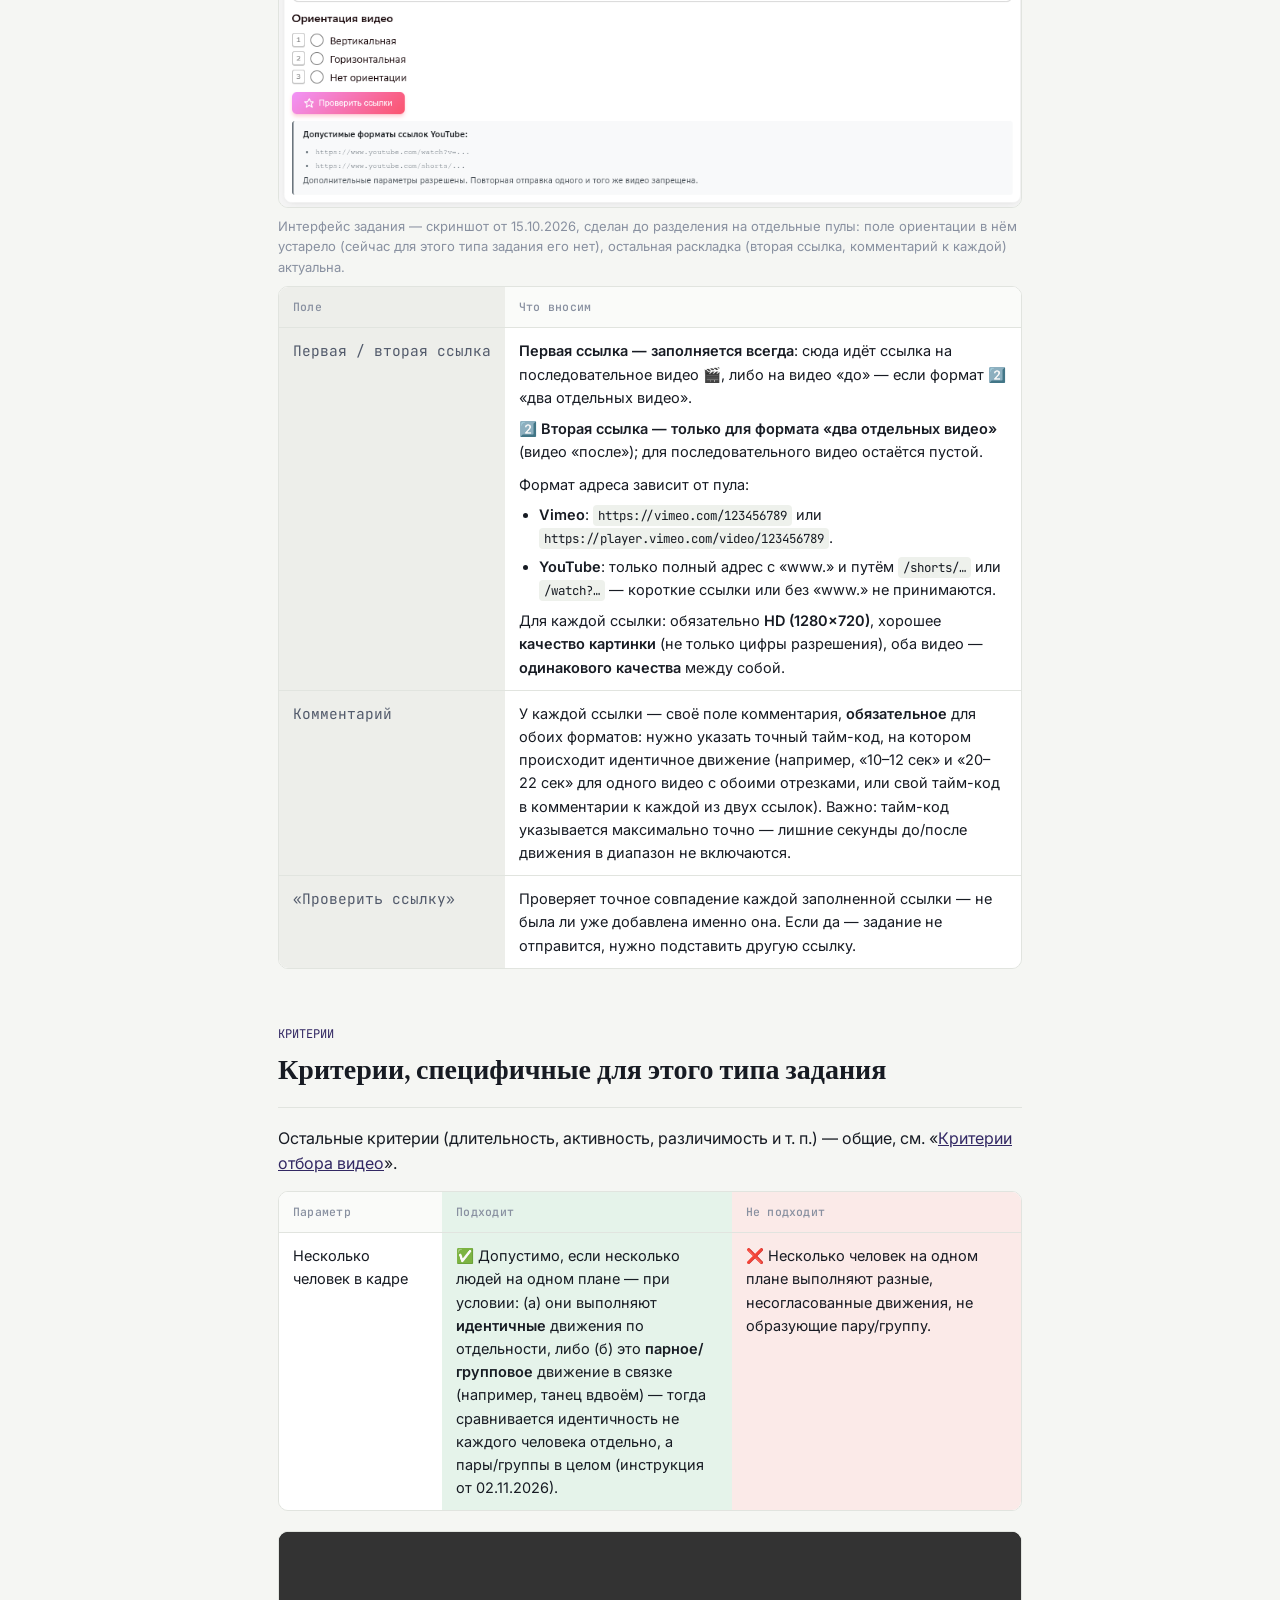
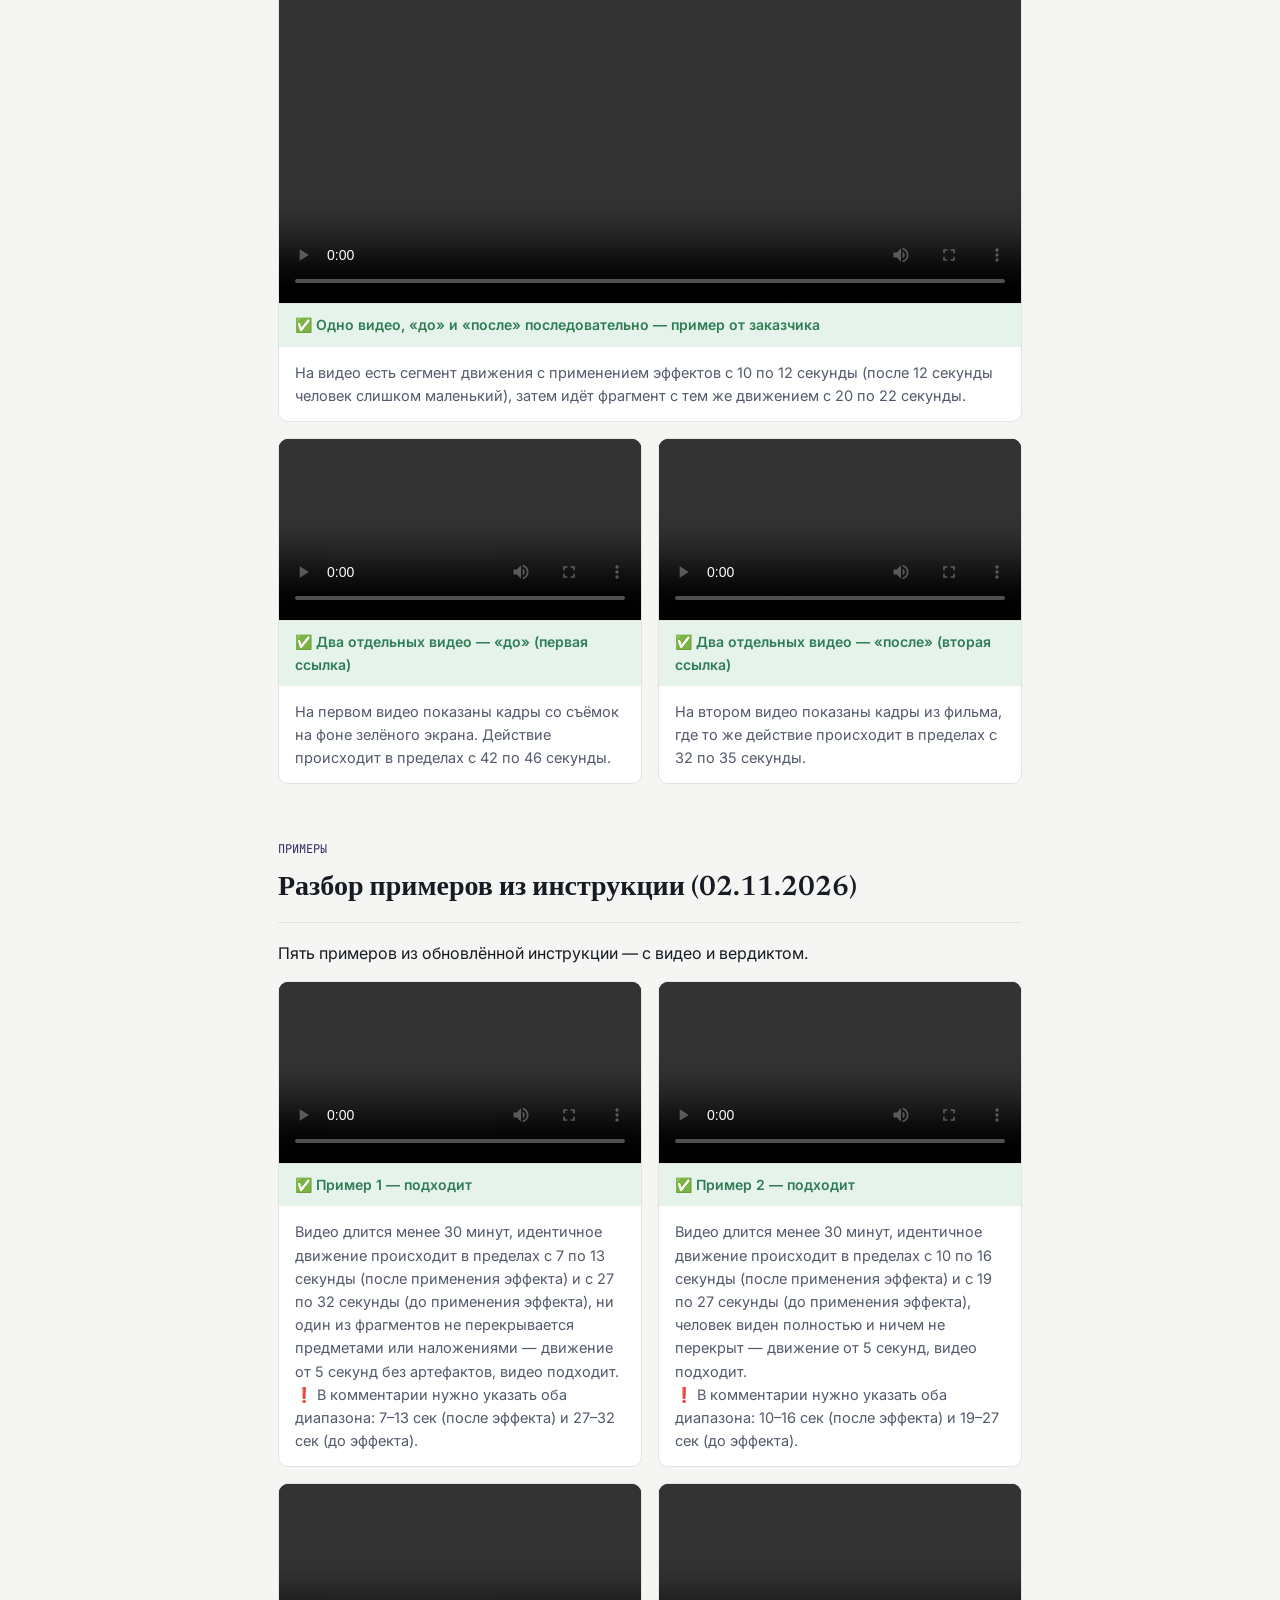
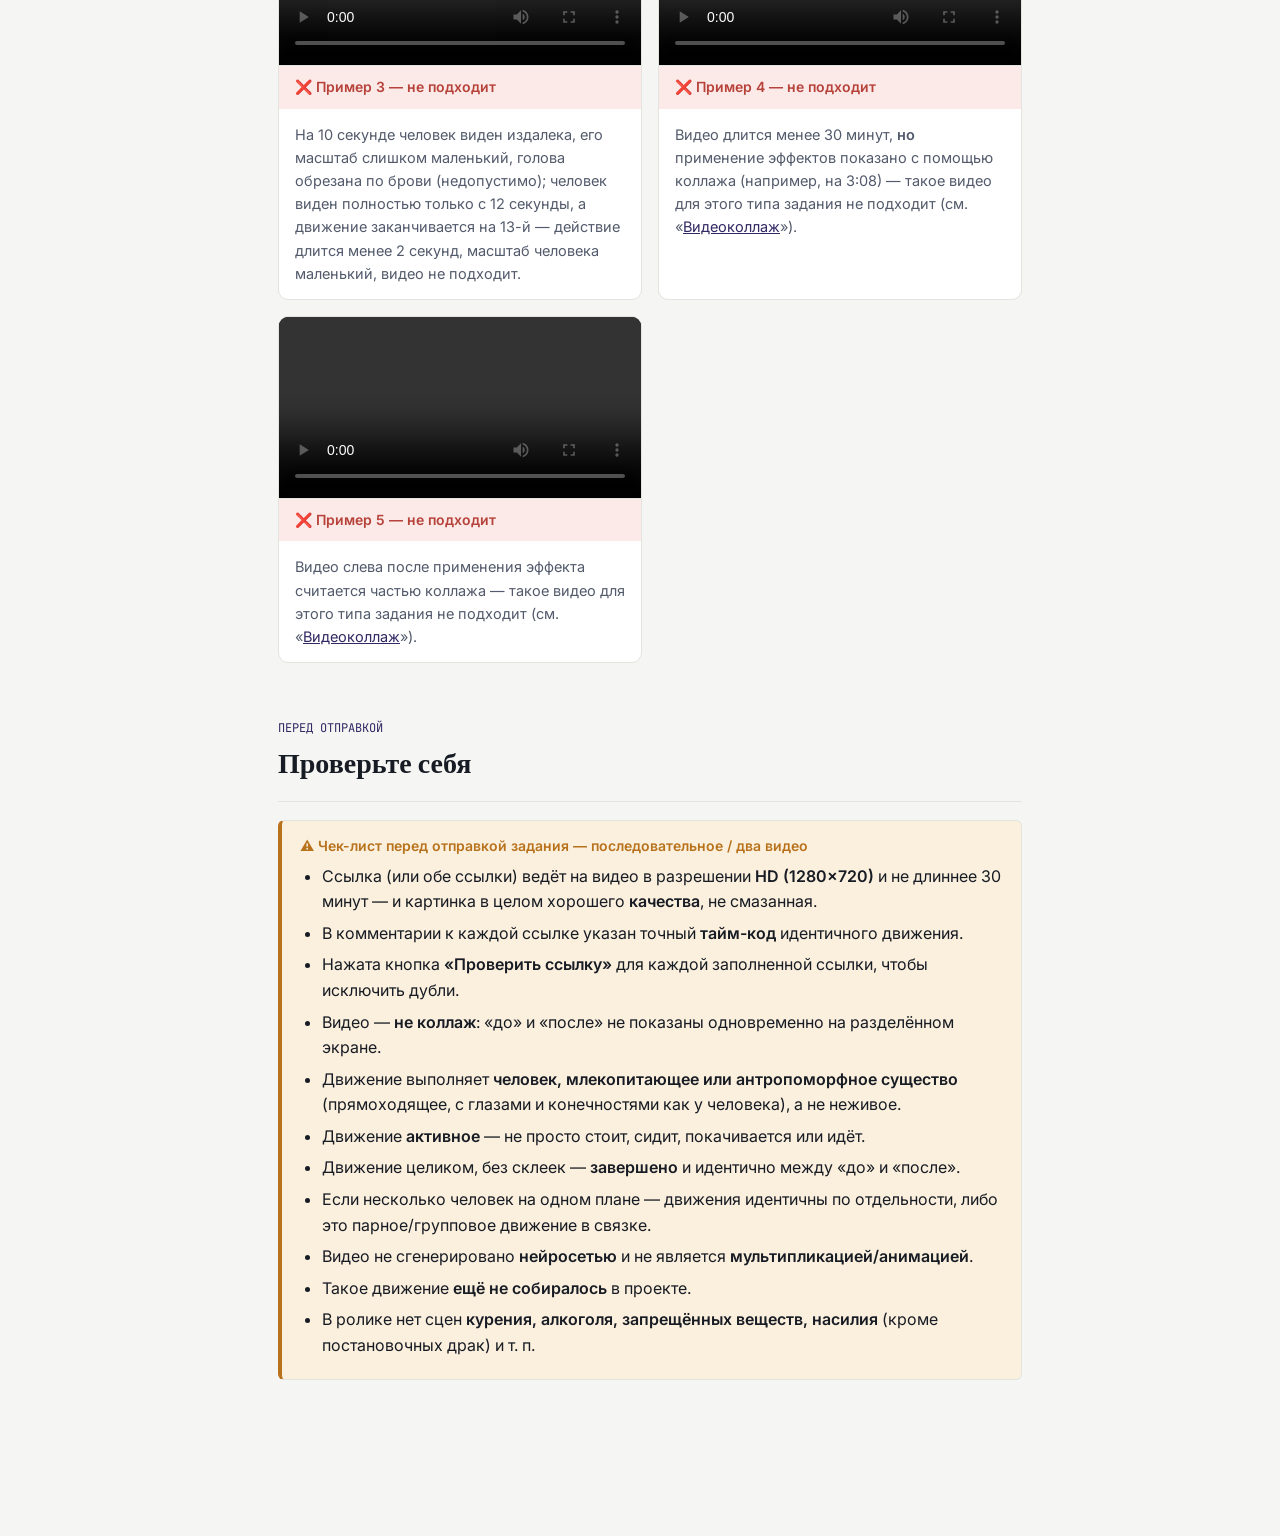
==== commit 23132e63: "Добавить видео для примеров 1-3 на странице «Последовательное / два видео» Пользователь прислала три" ====
--- a/site/criteria-sequential.html
+++ b/site/criteria-sequential.html
@@ -131,20 +131,23 @@
     <section id="examples">
       <p class="eyebrow">ПРИМЕРЫ</p>
       <h2>Разбор примеров из инструкции (02.11.2026)</h2>
-      <p>Пять примеров из обновлённой инструкции — с вердиктом. Видео для примеров 1–3 ещё не добавлены на сайт (ждём файлы).</p>
+      <p>Пять примеров из обновлённой инструкции — с видео и вердиктом.</p>
 
       <div class="example-grid">
-        <div class="example-card pending" style="margin-bottom:0;">
-          <div class="status">⏳ Пример 1 — видео пока нет на сайте</div>
-          <div class="body"><p>✅ Видео длится менее 30 минут, идентичное движение происходит в пределах с 7 по 13 секунды (после применения эффекта) и с 27 по 32 секунды (до применения эффекта), ни один из фрагментов не перекрывается предметами или наложениями — движение от 5 секунд без артефактов, видео подходит.</p><p class="quiet">❗ В комментарии нужно указать оба диапазона: 7–13 сек (после эффекта) и 27–32 сек (до эффекта).</p></div>
-        </div>
-        <div class="example-card pending" style="margin-bottom:0;">
-          <div class="status">⏳ Пример 2 — видео пока нет на сайте</div>
-          <div class="body"><p>✅ Видео длится менее 30 минут, идентичное движение происходит в пределах с 10 по 16 секунды (после применения эффекта) и с 19 по 27 секунды (до применения эффекта), человек виден полностью и ничем не перекрыт — движение от 5 секунд, видео подходит.</p><p class="quiet">❗ В комментарии нужно указать оба диапазона: 10–16 сек (после эффекта) и 19–27 сек (до эффекта).</p></div>
-        </div>
-        <div class="example-card pending" style="margin-bottom:0;">
-          <div class="status">⏳ Пример 3 — видео пока нет на сайте</div>
-          <div class="body"><p>❌ На 10 секунде человек виден издалека, его масштаб слишком маленький, голова обрезана по брови (недопустимо); человек виден полностью только с 12 секунды, а движение заканчивается на 13-й — действие длится менее 2 секунд, масштаб человека маленький, видео не подходит.</p></div>
+        <div class="example-card pass" style="margin-bottom:0;">
+          <video class="media" controls preload="metadata" src="assets/seq-example-1-tv.mp4"></video>
+          <div class="status">✅ Пример 1 — подходит</div>
+          <div class="body"><p>Видео длится менее 30 минут, идентичное движение происходит в пределах с 7 по 13 секунды (после применения эффекта) и с 27 по 32 секунды (до применения эффекта), ни один из фрагментов не перекрывается предметами или наложениями — движение от 5 секунд без артефактов, видео подходит.</p><p class="quiet">❗ В комментарии нужно указать оба диапазона: 7–13 сек (после эффекта) и 27–32 сек (до эффекта).</p></div>
+        </div>
+        <div class="example-card pass" style="margin-bottom:0;">
+          <video class="media" controls preload="metadata" src="assets/seq-example-2-water.mp4"></video>
+          <div class="status">✅ Пример 2 — подходит</div>
+          <div class="body"><p>Видео длится менее 30 минут, идентичное движение происходит в пределах с 10 по 16 секунды (после применения эффекта) и с 19 по 27 секунды (до применения эффекта), человек виден полностью и ничем не перекрыт — движение от 5 секунд, видео подходит.</p><p class="quiet">❗ В комментарии нужно указать оба диапазона: 10–16 сек (после эффекта) и 19–27 сек (до эффекта).</p></div>
+        </div>
+        <div class="example-card fail" style="margin-bottom:0;">
+          <video class="media" controls preload="metadata" src="assets/seq-example-3-bus-far.mp4"></video>
+          <div class="status">❌ Пример 3 — не подходит</div>
+          <div class="body"><p>На 10 секунде человек виден издалека, его масштаб слишком маленький, голова обрезана по брови (недопустимо); человек виден полностью только с 12 секунды, а движение заканчивается на 13-й — действие длится менее 2 секунд, масштаб человека маленький, видео не подходит.</p></div>
         </div>
         <div class="example-card fail" style="margin-bottom:0;">
           <video class="media" controls preload="metadata" src="assets/example-5-harry-potter-fail.mp4"></video>
